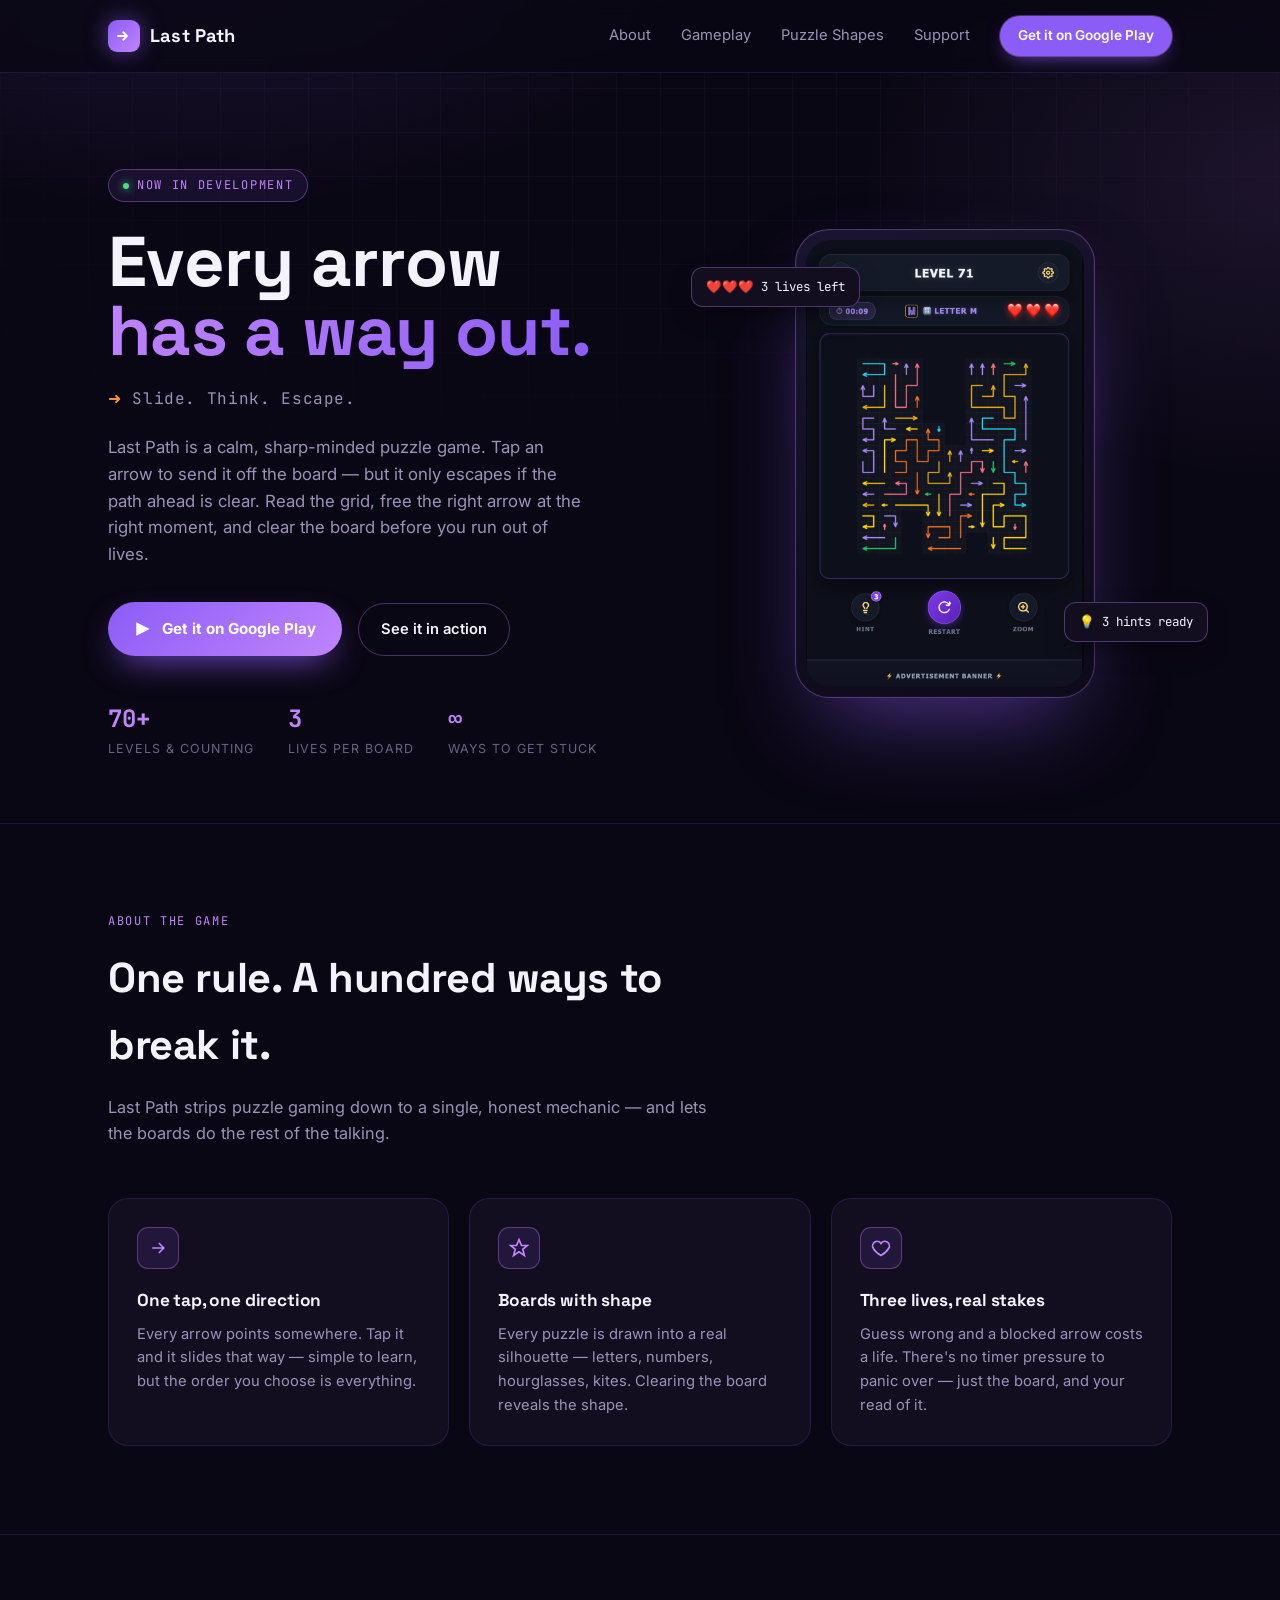
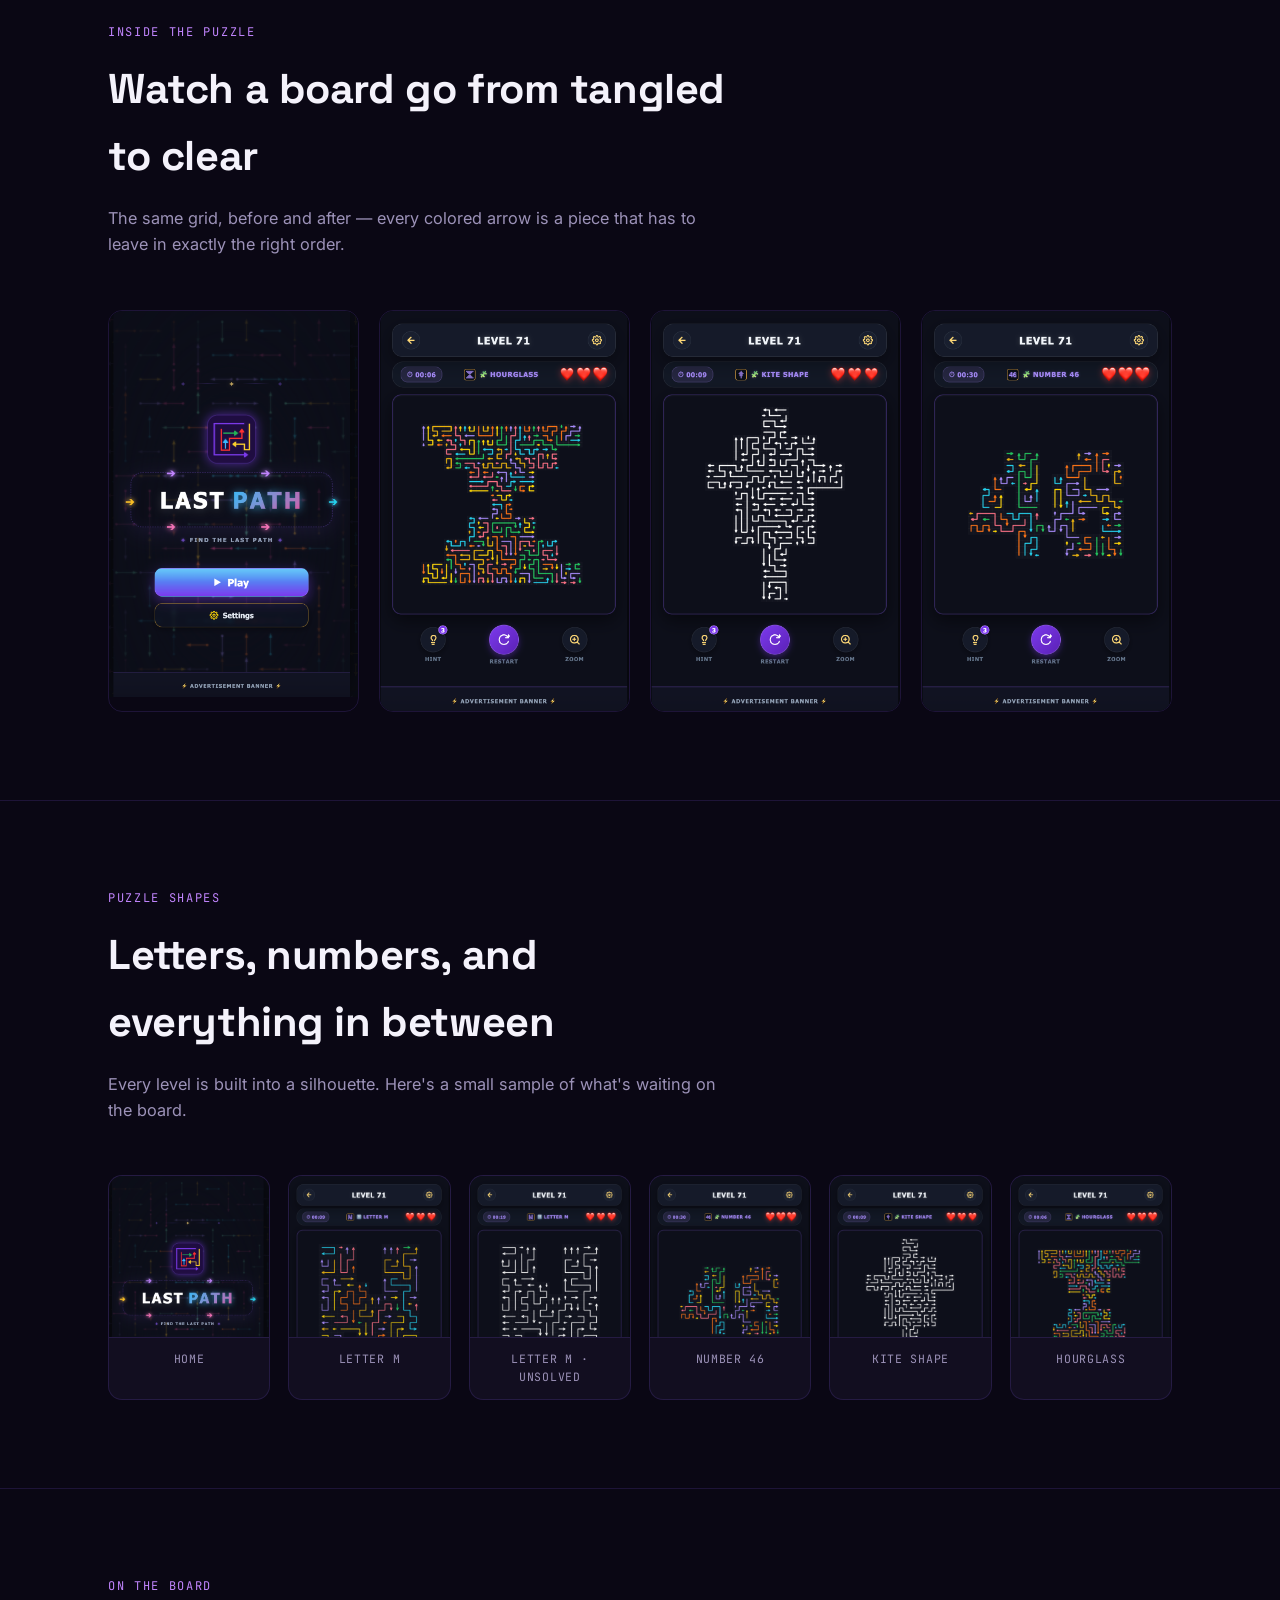
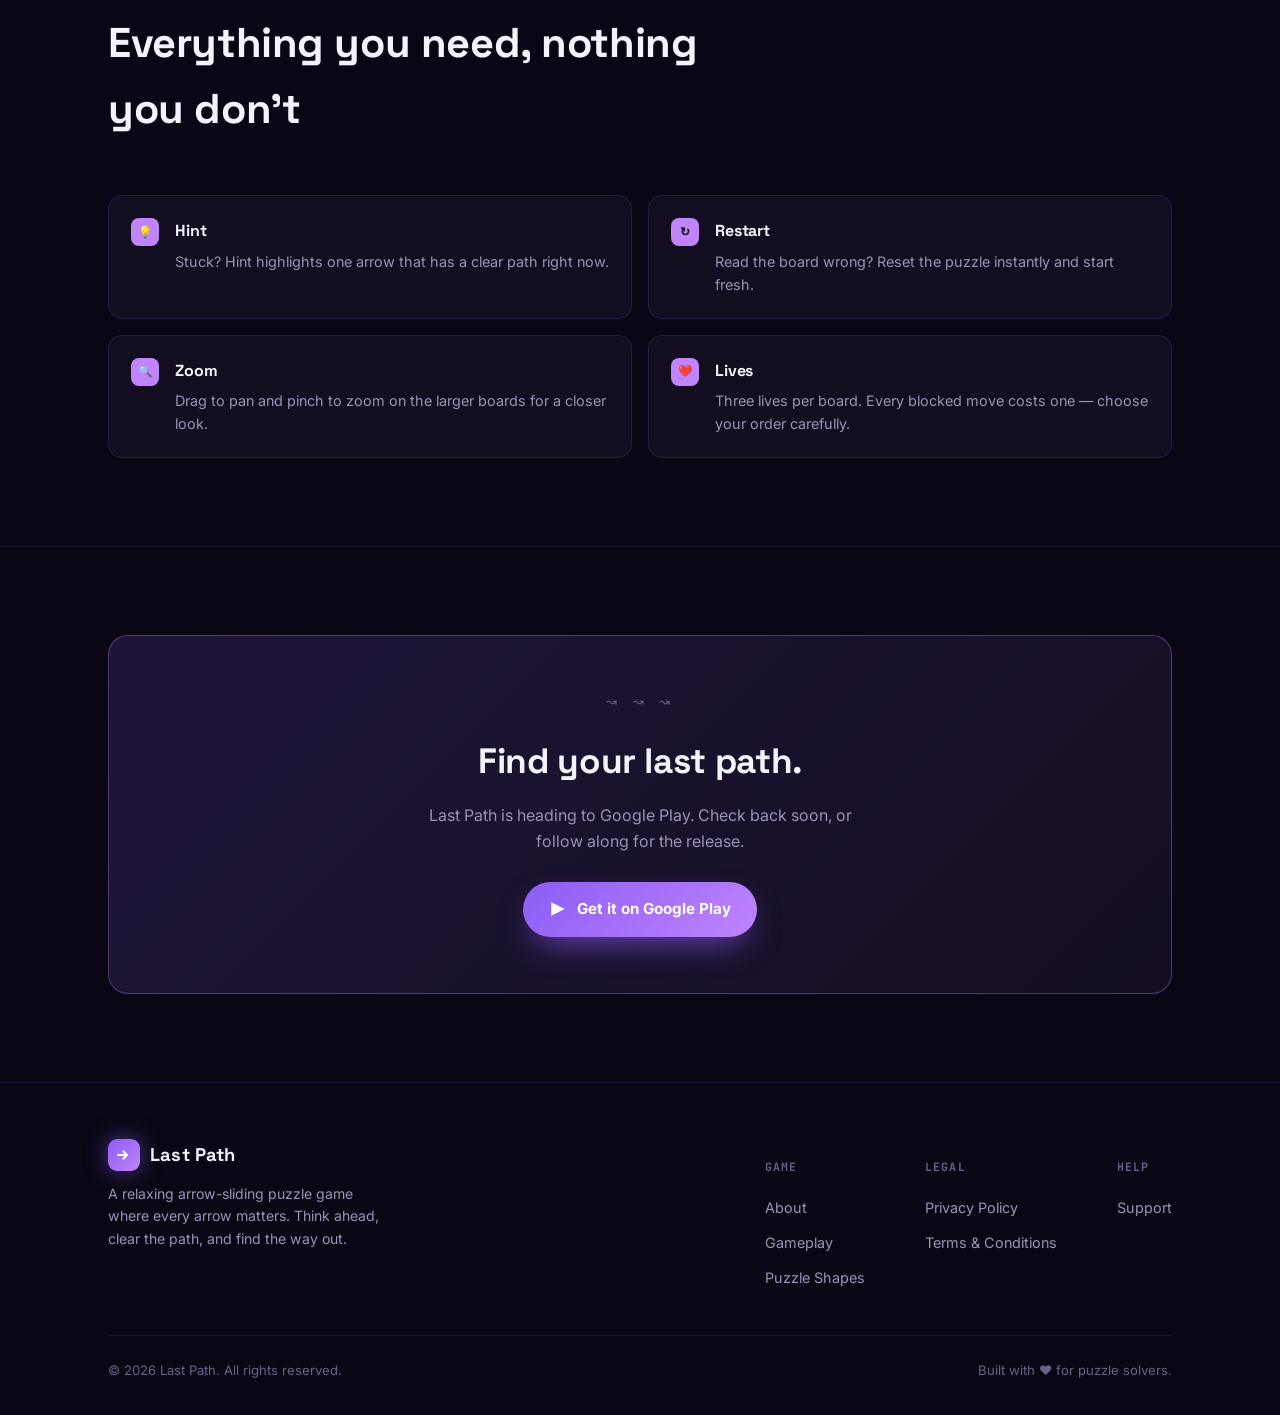
==== index.html @ 11695ef1 "assets added" ====
<!DOCTYPE html>
<html lang="en">

<head>
    <meta charset="UTF-8">
    <meta name="viewport" content="width=device-width, initial-scale=1.0">
    <title>Last Path — Slide. Think. Escape.</title>
    <meta name="description"
        content="Last Path is a relaxing arrow-sliding puzzle game. Study the board, free every arrow in the right order, and find the last path out.">
    <link rel="icon" href="assets/favicon.png">
    <link rel="preconnect" href="https://fonts.googleapis.com">
    <link rel="preconnect" href="https://fonts.gstatic.com" crossorigin>
    <link
        href="https://fonts.googleapis.com/css2?family=Space+Grotesk:wght@500;700&family=Inter:wght@400;500;600&family=JetBrains+Mono:wght@400;500&display=swap"
        rel="stylesheet">
    <link rel="stylesheet" href="style.css">
</head>

<body>

    <nav class="site-nav">
        <div class="wrap">
            <a href="index.html" class="brand">
                <span class="brand-mark">
                    <svg viewBox="0 0 24 24" fill="none" xmlns="http://www.w3.org/2000/svg">
                        <path d="M4 12H16M16 12L11 7M16 12L11 17" stroke="white" stroke-width="2.4"
                            stroke-linecap="round" stroke-linejoin="round" />
                    </svg>
                </span>
                Last Path
            </a>
            <button class="nav-toggle" id="navToggle" aria-label="Toggle menu" aria-expanded="false">☰</button>
            <div class="nav-links" id="navLinks">
                <a href="index.html#about">About</a>
                <a href="index.html#gameplay">Gameplay</a>
                <a href="index.html#play">Puzzle Shapes</a>
                <a href="support.html">Support</a>
                <a href="#play" class="nav-cta">Get it on Google Play</a>
            </div>
        </div>
    </nav>

    <header class="hero">
        <div class="wrap">
            <div class="hero-grid">
                <div>
                    <span class="hero-eyebrow"><span class="dot"></span> Now in development</span>
                    <h1>Every arrow<br><span class="accent-word">has a way out.</span></h1>
                    <p class="hero-tagline"><span class="glyph">➜</span> Slide. Think. Escape.</p>
                    <p class="hero-desc">Last Path is a calm, sharp-minded puzzle game. Tap an arrow to send it off the
                        board — but it only escapes if the path ahead is clear. Read the grid, free the right arrow at
                        the right moment, and clear the board before you run out of lives.</p>
                    <div class="hero-actions">
                        <a href="#play" class="btn-primary">
                            <svg width="18" height="18" viewBox="0 0 24 24" fill="none">
                                <path d="M3 3l18 9-18 9V3z" fill="white" />
                            </svg>
                            Get it on Google Play
                        </a>
                        <a href="#gameplay" class="btn-ghost">See it in action</a>
                    </div>
                    <div class="hero-stats">
                        <div class="hero-stat">
                            <div class="num">70+</div>
                            <div class="label">Levels &amp; Counting</div>
                        </div>
                        <div class="hero-stat">
                            <div class="num">3</div>
                            <div class="label">Lives Per Board</div>
                        </div>
                        <div class="hero-stat">
                            <div class="num">∞</div>
                            <div class="label">Ways to Get Stuck</div>
                        </div>
                    </div>
                </div>
                <div class="hero-visual">
                    <div class="phone-frame">
                        <img src="assets/screenshots/shape-letterM-color.png"
                            alt="Last Path gameplay screenshot showing a puzzle board shaped like the letter M, filled with colorful directional arrows"
                            loading="eager">
                    </div>
                    <div class="floating-tag tag-1">❤️❤️❤️ 3 lives left</div>
                    <div class="floating-tag tag-2">💡 3 hints ready</div>
                </div>
            </div>
        </div>
    </header>

    <section class="section" id="about">
        <div class="wrap">
            <div class="section-head">
                <span class="section-eyebrow">About the game</span>
                <h2>One rule. A hundred ways to break it.</h2>
                <p>Last Path strips puzzle gaming down to a single, honest mechanic — and lets the boards do the rest of
                    the talking.</p>
            </div>
            <div class="about-grid">
                <div class="about-card">
                    <div class="icon"><svg viewBox="0 0 24 24" fill="none" stroke="#c084fc" stroke-width="2">
                            <path d="M5 12h14M13 6l6 6-6 6" />
                        </svg></div>
                    <h3>One tap, one direction</h3>
                    <p>Every arrow points somewhere. Tap it and it slides that way — simple to learn, but the order you
                        choose is everything.</p>
                </div>
                <div class="about-card">
                    <div class="icon"><svg viewBox="0 0 24 24" fill="none" stroke="#c084fc" stroke-width="2">
                            <path d="M12 2l3 7h7l-5.5 4.5L18.5 21 12 16.5 5.5 21l2-7.5L2 9h7z" />
                        </svg></div>
                    <h3>Boards with shape</h3>
                    <p>Every puzzle is drawn into a real silhouette — letters, numbers, hourglasses, kites. Clearing the
                        board reveals the shape.</p>
                </div>
                <div class="about-card">
                    <div class="icon"><svg viewBox="0 0 24 24" fill="none" stroke="#c084fc" stroke-width="2">
                            <path
                                d="M12 21s-7-4.35-9.5-9A5.5 5.5 0 0112 6.5 5.5 5.5 0 0121.5 12c-2.5 4.65-9.5 9-9.5 9z" />
                        </svg></div>
                    <h3>Three lives, real stakes</h3>
                    <p>Guess wrong and a blocked arrow costs a life. There's no timer pressure to panic over — just the
                        board, and your read of it.</p>
                </div>
            </div>
        </div>
    </section>

    <section class="section" id="gameplay">
        <div class="wrap">
            <div class="section-head">
                <span class="section-eyebrow">Inside the puzzle</span>
                <h2>Watch a board go from tangled to clear</h2>
                <p>The same grid, before and after — every colored arrow is a piece that has to leave in exactly the
                    right order.</p>
            </div>
            <div class="gallery">
                <div class="gallery-item"><img src="assets/screenshots/home.png" alt="Home" loading="lazy"></div>
                <div class="gallery-item"><img src="assets/screenshots/shape-hourglass-color.png"
                        alt="Hourglass-shaped puzzle board with arrows colored by group" loading="lazy"></div>
                <div class="gallery-item"><img src="assets/screenshots/shape-kite-mono.png"
                        alt="Kite-shaped puzzle board, unsolved, all arrows shown in white" loading="lazy"></div>
                <div class="gallery-item"><img src="assets/screenshots/shape-number46-color.png"
                        alt="Puzzle board shaped like the number 46, arrows colored by group" loading="lazy"></div>
            </div>
        </div>
    </section>

    <section class="section" id="play">
        <div class="wrap">
            <div class="section-head">
                <span class="section-eyebrow">Puzzle shapes</span>
                <h2>Letters, numbers, and everything in between</h2>
                <p>Every level is built into a silhouette. Here's a small sample of what's waiting on the board.</p>
            </div>
            <div class="shapes-strip">
                <div class="shape-card"><img src="assets/screenshots/home.png" alt="Hourglass puzzle shape, unsolved">
                    <div class="shape-label">Home</div>
                </div>
                <div class="shape-card"><img src="assets/screenshots/shape-letterM-color.png"
                        alt="Letter M puzzle shape">
                    <div class="shape-label">Letter M</div>
                </div>
                <div class="shape-card"><img src="assets/screenshots/shape-letterM-mono.png"
                        alt="Letter M puzzle shape, unsolved">
                    <div class="shape-label">Letter M · unsolved</div>
                </div>
                <div class="shape-card"><img src="assets/screenshots/shape-number46-color.png"
                        alt="Number 46 puzzle shape">
                    <div class="shape-label">Number 46</div>
                </div>
                <div class="shape-card"><img src="assets/screenshots/shape-kite-mono.png" alt="Kite puzzle shape">
                    <div class="shape-label">Kite Shape</div>
                </div>
                <div class="shape-card"><img src="assets/screenshots/shape-hourglass-color.png"
                        alt="Hourglass puzzle shape">
                    <div class="shape-label">Hourglass</div>
                </div>

            </div>
        </div>
    </section>

    <section class="section">
        <div class="wrap">
            <div class="section-head">
                <span class="section-eyebrow">On the board</span>
                <h2>Everything you need, nothing you don't</h2>
            </div>
            <div class="feature-list">
                <div class="feature-row">
                    <div class="badge">💡</div>
                    <div>
                        <h4>Hint</h4>
                        <p>Stuck? Hint highlights one arrow that has a clear path right now.</p>
                    </div>
                </div>
                <div class="feature-row">
                    <div class="badge">↻</div>
                    <div>
                        <h4>Restart</h4>
                        <p>Read the board wrong? Reset the puzzle instantly and start fresh.</p>
                    </div>
                </div>
                <div class="feature-row">
                    <div class="badge">🔍</div>
                    <div>
                        <h4>Zoom</h4>
                        <p>Drag to pan and pinch to zoom on the larger boards for a closer look.</p>
                    </div>
                </div>
                <div class="feature-row">
                    <div class="badge">❤️</div>
                    <div>
                        <h4>Lives</h4>
                        <p>Three lives per board. Every blocked move costs one — choose your order carefully.</p>
                    </div>
                </div>
            </div>
        </div>
    </section>

    <section class="section">
        <div class="wrap">
            <div class="cta-band">
                <span class="divider-arrows">↝ ↝ ↝</span>
                <h2>Find your last path.</h2>
                <p>Last Path is heading to Google Play. Check back soon, or follow along for the release.</p>
                <a href="#" class="btn-primary">
                    <svg width="18" height="18" viewBox="0 0 24 24" fill="none">
                        <path d="M3 3l18 9-18 9V3z" fill="white" />
                    </svg>
                    Get it on Google Play
                </a>
            </div>
        </div>
    </section>

    <footer class="site-footer">
        <div class="wrap">
            <div class="footer-grid">
                <div class="footer-brand">
                    <a href="index.html" class="brand">
                        <span class="brand-mark">
                            <svg viewBox="0 0 24 24" fill="none" xmlns="http://www.w3.org/2000/svg">
                                <path d="M4 12H16M16 12L11 7M16 12L11 17" stroke="white" stroke-width="2.4"
                                    stroke-linecap="round" stroke-linejoin="round" />
                            </svg>
                        </span>
                        Last Path
                    </a>
                    <p>A relaxing arrow-sliding puzzle game where every arrow matters. Think ahead, clear the path, and
                        find the way out.</p>
                </div>
                <div class="footer-cols">
                    <div class="footer-col">
                        <h5>Game</h5>
                        <a href="index.html#about">About</a>
                        <a href="index.html#gameplay">Gameplay</a>
                        <a href="index.html#play">Puzzle Shapes</a>
                    </div>
                    <div class="footer-col">
                        <h5>Legal</h5>
                        <a href="privacy.html">Privacy Policy</a>
                        <a href="terms.html">Terms &amp; Conditions</a>
                    </div>
                    <div class="footer-col">
                        <h5>Help</h5>
                        <a href="support.html">Support</a>
                    </div>
                </div>
            </div>
            <div class="footer-bottom">
                <span>© 2026 Last Path. All rights reserved.</span>
                <span>Built with ❤️ for puzzle solvers.</span>
            </div>
        </div>
    </footer>

    <script>
        const navToggle = document.getElementById('navToggle');
        const navLinks = document.getElementById('navLinks');
        navToggle.addEventListener('click', () => {
            const isOpen = navLinks.classList.toggle('open');
            navToggle.setAttribute('aria-expanded', isOpen);
        });
    </script>

</body>

</html>
---- style.css ----
/* =========================================================
   LAST PATH — site stylesheet
   A dark, neon-arrow puzzle aesthetic pulled straight from
   the game's own UI: deep violet-black, glowing purple,
   and a scatter of neon arrow colors used as accents only.
   ========================================================= */

:root {
    --bg: #0a0714;
    --surface: #120e20;
    --surface-2: #1a1430;
    --border: rgba(139, 92, 246, 0.16);
    --border-bright: rgba(192, 132, 252, 0.35);

    --text: #f4f2fb;
    --text-muted: #9c92b8;
    --text-faint: #6a6188;

    --accent: #8b5cf6;
    --accent-bright: #c084fc;
    --heart: #fb4d67;

    --neon-orange: #fb923c;
    --neon-cyan: #22d3ee;
    --neon-pink: #f472b6;
    --neon-green: #4ade80;
    --neon-gold: #fbbf24;

    --font-display: "Space Grotesk", "Sora", sans-serif;
    --font-body: "Inter", -apple-system, BlinkMacSystemFont, sans-serif;
    --font-mono: "JetBrains Mono", ui-monospace, monospace;

    --radius-lg: 20px;
    --radius-md: 14px;
    --radius-sm: 8px;

    --max-width: 1120px;
}

* {
    box-sizing: border-box;
}

html {
    scroll-behavior: smooth;
}

@media (prefers-reduced-motion: reduce) {
    html {
        scroll-behavior: auto;
    }

    * {
        animation-duration: 0.01ms !important;
        animation-iteration-count: 1 !important;
        transition-duration: 0.01ms !important;
    }
}

body {
    margin: 0;
    background: var(--bg);
    color: var(--text);
    font-family: var(--font-body);
    line-height: 1.6;
    -webkit-font-smoothing: antialiased;
}

/* faint ambient grid + glow behind everything */
body::before {
    content: "";
    position: fixed;
    inset: 0;
    z-index: -2;
    background:
        radial-gradient(ellipse 900px 500px at 15% -10%, rgba(139, 92, 246, 0.16), transparent 60%),
        radial-gradient(ellipse 700px 500px at 100% 20%, rgba(192, 132, 252, 0.10), transparent 60%),
        var(--bg);
}

body::after {
    content: "";
    position: fixed;
    inset: 0;
    z-index: -1;
    background-image:
        linear-gradient(rgba(139, 92, 246, 0.05) 1px, transparent 1px),
        linear-gradient(90deg, rgba(139, 92, 246, 0.05) 1px, transparent 1px);
    background-size: 44px 44px;
    mask-image: radial-gradient(ellipse 80% 60% at 50% 0%, black 40%, transparent 90%);
}

a {
    color: inherit;
    text-decoration: none;
}

img {
    max-width: 100%;
    display: block;
}

.wrap {
    max-width: var(--max-width);
    margin: 0 auto;
    padding: 0 28px;
}

h1,
h2,
h3,
h4 {
    font-family: var(--font-display);
    font-weight: 700;
    letter-spacing: -0.01em;
    margin: 0;
}

p {
    margin: 0;
    color: var(--text-muted);
}

::selection {
    background: var(--accent);
    color: white;
}

:focus-visible {
    outline: 2px solid var(--accent-bright);
    outline-offset: 3px;
    border-radius: 4px;
}

/* ---------- NAV ---------- */

.site-nav {
    position: sticky;
    top: 0;
    z-index: 50;
    background: rgba(10, 7, 20, 0.78);
    backdrop-filter: blur(10px);
    border-bottom: 1px solid var(--border);
}

.site-nav .wrap {
    display: flex;
    align-items: center;
    justify-content: space-between;
    height: 72px;
}

.brand {
    display: flex;
    align-items: center;
    gap: 10px;
    font-family: var(--font-display);
    font-weight: 700;
    font-size: 1.15rem;
    letter-spacing: 0.01em;
}

.brand-mark {
    width: 32px;
    height: 32px;
    border-radius: 9px;
    background: linear-gradient(135deg, var(--accent), var(--accent-bright));
    display: grid;
    place-items: center;
    box-shadow: 0 0 22px rgba(139, 92, 246, 0.55);
    flex-shrink: 0;
}

.brand-mark svg {
    width: 18px;
    height: 18px;
}

.nav-links {
    display: flex;
    align-items: center;
    gap: 30px;
    font-size: 0.92rem;
    color: var(--text-muted);
}

.nav-links a {
    transition: color 0.15s ease;
}

.nav-links a:hover {
    color: var(--text);
}

.nav-links a.current {
    color: var(--accent-bright);
}

.nav-cta {
    padding: 9px 18px;
    border-radius: 999px;
    background: var(--accent);
    color: white !important;
    font-weight: 600;
    font-size: 0.85rem;
    box-shadow: 0 0 0 1px var(--border-bright), 0 8px 20px -8px rgba(139, 92, 246, 0.8);
    transition: transform 0.15s ease, box-shadow 0.15s ease;
}

.nav-cta:hover {
    transform: translateY(-1px);
    box-shadow: 0 0 0 1px var(--border-bright), 0 10px 26px -6px rgba(139, 92, 246, 0.9);
}

.nav-toggle {
    display: none;
}

@media (max-width: 720px) {
    .nav-links {
        position: absolute;
        top: 72px;
        left: 0;
        right: 0;
        background: var(--surface);
        flex-direction: column;
        align-items: flex-start;
        gap: 0;
        border-bottom: 1px solid var(--border);
        max-height: 0;
        overflow: hidden;
        transition: max-height 0.25s ease;
    }

    .nav-links.open {
        max-height: 320px;
    }

    .nav-links a {
        width: 100%;
        padding: 14px 28px;
        border-bottom: 1px solid var(--border);
    }

    .nav-cta {
        margin: 14px 28px;
    }

    .nav-toggle {
        display: block;
        background: none;
        border: 1px solid var(--border-bright);
        color: var(--text);
        width: 40px;
        height: 40px;
        border-radius: 10px;
        font-size: 1.1rem;
        cursor: pointer;
    }
}

/* ---------- HERO ---------- */

.hero {
    padding: 96px 0 64px;
    position: relative;
    overflow: hidden;
}

.hero-eyebrow {
    display: inline-flex;
    align-items: center;
    gap: 8px;
    font-family: var(--font-mono);
    font-size: 0.75rem;
    letter-spacing: 0.14em;
    text-transform: uppercase;
    color: var(--accent-bright);
    background: rgba(139, 92, 246, 0.1);
    border: 1px solid var(--border-bright);
    padding: 6px 14px;
    border-radius: 999px;
    margin-bottom: 26px;
}

.hero-eyebrow .dot {
    width: 6px;
    height: 6px;
    border-radius: 50%;
    background: var(--neon-green);
    box-shadow: 0 0 8px var(--neon-green);
}

.hero-grid {
    display: grid;
    grid-template-columns: 1.1fr 0.9fr;
    gap: 56px;
    align-items: center;
}

@media (max-width: 860px) {
    .hero-grid {
        grid-template-columns: 1fr;
    }
}

.hero h1 {
    font-size: clamp(2.6rem, 6vw, 4.4rem);
    line-height: 0.98;
    color: var(--text);
}

.hero h1 .accent-word {
    background: linear-gradient(120deg, var(--accent-bright), var(--accent));
    -webkit-background-clip: text;
    background-clip: text;
    color: transparent;
}

.hero-tagline {
    font-family: var(--font-mono);
    font-size: 1rem;
    letter-spacing: 0.04em;
    color: var(--text-muted);
    margin-top: 20px;
}

.hero-tagline .glyph {
    color: var(--neon-orange);
}

.hero-desc {
    margin-top: 22px;
    font-size: 1.05rem;
    max-width: 480px;
}

.hero-actions {
    margin-top: 34px;
    display: flex;
    align-items: center;
    gap: 16px;
    flex-wrap: wrap;
}

.btn-primary {
    display: inline-flex;
    align-items: center;
    gap: 10px;
    padding: 15px 26px;
    border-radius: 999px;
    background: linear-gradient(135deg, var(--accent), var(--accent-bright));
    color: white;
    font-weight: 700;
    font-size: 0.95rem;
    box-shadow: 0 14px 34px -12px rgba(139, 92, 246, 0.85);
    transition: transform 0.15s ease, box-shadow 0.15s ease;
}

.btn-primary:hover {
    transform: translateY(-2px);
    box-shadow: 0 18px 40px -10px rgba(139, 92, 246, 0.95);
}

.btn-ghost {
    display: inline-flex;
    align-items: center;
    gap: 8px;
    padding: 14px 22px;
    border-radius: 999px;
    border: 1px solid var(--border-bright);
    color: var(--text);
    font-weight: 600;
    font-size: 0.92rem;
    transition: background 0.15s ease, border-color 0.15s ease;
}

.btn-ghost:hover {
    background: rgba(139, 92, 246, 0.1);
}

.hero-stats {
    margin-top: 44px;
    display: flex;
    gap: 34px;
    flex-wrap: wrap;
}

.hero-stat .num {
    font-family: var(--font-mono);
    font-size: 1.5rem;
    font-weight: 700;
    color: var(--accent-bright);
}

.hero-stat .label {
    font-size: 0.78rem;
    color: var(--text-faint);
    text-transform: uppercase;
    letter-spacing: 0.08em;
}

/* Hero visual: phone frame with the game screenshot */
.hero-visual {
    position: relative;
    display: flex;
    justify-content: center;
}

.phone-frame {
    width: min(300px, 82vw);
    border-radius: 34px;
    padding: 10px;
    background: linear-gradient(160deg, #1a1430, #0d0a1a);
    border: 1px solid var(--border-bright);
    box-shadow: 0 40px 90px -30px rgba(139, 92, 246, 0.55), 0 0 0 1px rgba(255, 255, 255, 0.02) inset;
    position: relative;
    z-index: 2;
}

.phone-frame img {
    border-radius: 25px;
    width: 100%;
}

.hero-visual::before {
    content: "";
    position: absolute;
    width: 340px;
    height: 340px;
    background: radial-gradient(circle, rgba(139, 92, 246, 0.35), transparent 70%);
    filter: blur(10px);
    z-index: 1;
}

.floating-tag {
    position: absolute;
    z-index: 3;
    display: flex;
    align-items: center;
    gap: 8px;
    background: var(--surface);
    border: 1px solid var(--border-bright);
    padding: 9px 14px;
    border-radius: 12px;
    font-family: var(--font-mono);
    font-size: 0.78rem;
    box-shadow: 0 10px 26px -8px rgba(0, 0, 0, 0.6);
}

.floating-tag.tag-1 {
    top: 8%;
    left: -6%;
}

.floating-tag.tag-2 {
    bottom: 12%;
    right: -8%;
}

@media (max-width: 500px) {
    .floating-tag {
        display: none;
    }
}

/* ---------- SECTION SHARED ---------- */

.section {
    padding: 88px 0;
    border-top: 1px solid var(--border);
}

.section-head {
    max-width: 620px;
    margin-bottom: 52px;
}

.section-eyebrow {
    font-family: var(--font-mono);
    font-size: 0.75rem;
    letter-spacing: 0.14em;
    text-transform: uppercase;
    color: var(--accent-bright);
    margin-bottom: 14px;
    display: block;
}

.section-head h2 {
    font-size: clamp(1.8rem, 3.4vw, 2.6rem);
    margin-bottom: 16px;
}

.section-head p {
    font-size: 1.02rem;
}

/* ---------- ABOUT ---------- */

.about-grid {
    display: grid;
    grid-template-columns: repeat(3, 1fr);
    gap: 20px;
}

@media (max-width: 780px) {
    .about-grid {
        grid-template-columns: 1fr;
    }
}

.about-card {
    background: var(--surface);
    border: 1px solid var(--border);
    border-radius: var(--radius-lg);
    padding: 28px;
    transition: border-color 0.2s ease, transform 0.2s ease;
}

.about-card:hover {
    border-color: var(--border-bright);
    transform: translateY(-3px);
}

.about-card .icon {
    width: 42px;
    height: 42px;
    border-radius: 11px;
    display: grid;
    place-items: center;
    margin-bottom: 18px;
    background: rgba(139, 92, 246, 0.12);
    border: 1px solid var(--border-bright);
}

.about-card .icon svg {
    width: 20px;
    height: 20px;
}

.about-card h3 {
    font-size: 1.08rem;
    margin-bottom: 8px;
    color: var(--text);
}

.about-card p {
    font-size: 0.92rem;
}

/* ---------- SHAPES SHOWCASE ---------- */

.shapes-strip {
    display: grid;
    grid-template-columns: repeat(auto-fit, minmax(150px, 1fr));
    gap: 18px;
}

.shape-card {
    background: var(--surface);
    border: 1px solid var(--border);
    border-radius: var(--radius-md);
    overflow: hidden;
    text-align: center;
    transition: border-color 0.2s ease, transform 0.2s ease;
}

.shape-card:hover {
    border-color: var(--border-bright);
    transform: translateY(-3px);
}

.shape-card img {
    width: 100%;
    aspect-ratio: 1/1;
    object-fit: cover;
    object-position: top;
}

.shape-card .shape-label {
    padding: 12px;
    font-family: var(--font-mono);
    font-size: 0.72rem;
    letter-spacing: 0.06em;
    text-transform: uppercase;
    color: var(--text-muted);
    border-top: 1px solid var(--border);
}

/* ---------- SCREENSHOT GALLERY ---------- */

.gallery {
    display: grid;
    grid-template-columns: repeat(4, 1fr);
    gap: 20px;
}

@media (max-width: 900px) {
    .gallery {
        grid-template-columns: repeat(2, 1fr);
    }
}

@media (max-width: 520px) {
    .gallery {
        grid-template-columns: 1fr 1fr;
        gap: 12px;
    }
}

.gallery-item {
    border-radius: var(--radius-md);
    overflow: hidden;
    border: 1px solid var(--border);
    transition: border-color 0.2s ease, transform 0.2s ease;
}

.gallery-item:hover {
    border-color: var(--border-bright);
    transform: translateY(-4px);
}

/* ---------- FEATURES / HOW TO PLAY ---------- */

.feature-list {
    display: grid;
    grid-template-columns: repeat(2, 1fr);
    gap: 16px;
}

@media (max-width: 700px) {
    .feature-list {
        grid-template-columns: 1fr;
    }
}

.feature-row {
    display: flex;
    gap: 16px;
    align-items: flex-start;
    padding: 22px;
    background: var(--surface);
    border: 1px solid var(--border);
    border-radius: var(--radius-md);
}

.feature-row .badge {
    font-family: var(--font-mono);
    font-size: 0.72rem;
    color: var(--bg);
    background: var(--accent-bright);
    width: 28px;
    height: 28px;
    border-radius: 8px;
    display: grid;
    place-items: center;
    flex-shrink: 0;
    font-weight: 700;
}

.feature-row h4 {
    color: var(--text);
    font-size: 1rem;
    margin-bottom: 6px;
}

.feature-row p {
    font-size: 0.9rem;
}

/* ---------- DOWNLOAD CTA BAND ---------- */

.cta-band {
    border-radius: var(--radius-lg);
    padding: 56px 44px;
    background: linear-gradient(135deg, rgba(139, 92, 246, 0.16), rgba(192, 132, 252, 0.06));
    border: 1px solid var(--border-bright);
    text-align: center;
    position: relative;
    overflow: hidden;
}

.cta-band h2 {
    font-size: clamp(1.6rem, 3vw, 2.2rem);
    margin-bottom: 14px;
}

.cta-band p {
    max-width: 460px;
    margin: 0 auto 28px;
}

/* ---------- FOOTER ---------- */

.site-footer {
    border-top: 1px solid var(--border);
    padding: 56px 0 34px;
}

.footer-grid {
    display: flex;
    justify-content: space-between;
    flex-wrap: wrap;
    gap: 40px;
    margin-bottom: 40px;
}

.footer-brand p {
    max-width: 280px;
    margin-top: 12px;
    font-size: 0.88rem;
}

.footer-cols {
    display: flex;
    gap: 60px;
    flex-wrap: wrap;
}

.footer-col h5 {
    font-family: var(--font-mono);
    font-size: 0.72rem;
    text-transform: uppercase;
    letter-spacing: 0.1em;
    color: var(--text-faint);
    margin-bottom: 14px;
}

.footer-col a {
    display: block;
    font-size: 0.9rem;
    color: var(--text-muted);
    padding: 6px 0;
    transition: color 0.15s ease;
}

.footer-col a:hover {
    color: var(--accent-bright);
}

.footer-bottom {
    border-top: 1px solid var(--border);
    padding-top: 24px;
    display: flex;
    justify-content: space-between;
    flex-wrap: wrap;
    gap: 12px;
    font-size: 0.82rem;
    color: var(--text-faint);
}

/* ---------- LEGAL / CONTENT PAGES ---------- */

.legal-hero {
    padding: 64px 0 40px;
    border-bottom: 1px solid var(--border);
}

.legal-hero .section-eyebrow {
    margin-bottom: 12px;
}

.legal-hero h1 {
    font-size: clamp(2rem, 4vw, 2.8rem);
}

.legal-hero .updated {
    margin-top: 14px;
    font-family: var(--font-mono);
    font-size: 0.82rem;
    color: var(--text-faint);
}

.legal-body {
    padding: 56px 0 96px;
    max-width: 760px;
    margin: 0 auto;
}

.legal-body h4 {
    font-size: 1.08rem;
    color: var(--accent-bright);
    margin-top: 40px;
    margin-bottom: 12px;
}

.legal-body h4:first-child {
    margin-top: 0;
}

.legal-body p {
    margin-bottom: 14px;
    font-size: 0.98rem;
}

.legal-body ul {
    margin: 0 0 14px;
    padding-left: 20px;
    color: var(--text-muted);
}

.legal-body li {
    margin-bottom: 8px;
    font-size: 0.98rem;
}

.legal-body a {
    color: var(--accent-bright);
    text-decoration: underline;
    text-underline-offset: 2px;
}

.legal-body strong {
    color: var(--text);
}

/* ---------- SUPPORT PAGE ---------- */

.support-card {
    background: var(--surface);
    border: 1px solid var(--border-bright);
    border-radius: var(--radius-lg);
    padding: 40px;
    text-align: center;
    margin-bottom: 40px;
}

.support-card .icon {
    width: 56px;
    height: 56px;
    border-radius: 16px;
    background: linear-gradient(135deg, var(--accent), var(--accent-bright));
    display: grid;
    place-items: center;
    margin: 0 auto 20px;
    box-shadow: 0 0 30px rgba(139, 92, 246, 0.5);
}

.support-card .icon svg {
    width: 26px;
    height: 26px;
}

.support-card h3 {
    font-size: 1.2rem;
    margin-bottom: 8px;
    color: var(--text);
}

.support-card .email {
    font-family: var(--font-mono);
    font-size: 1.1rem;
    color: var(--accent-bright);
    margin: 14px 0 6px;
    display: inline-block;
}

.support-card .note {
    font-size: 0.85rem;
    color: var(--text-faint);
}

.faq-item {
    padding: 22px 0;
    border-bottom: 1px solid var(--border);
}

.faq-item h4 {
    color: var(--text);
    font-size: 1rem;
    margin-bottom: 8px;
}

.faq-item p {
    font-size: 0.92rem;
}

/* ---------- MISC ---------- */

.divider-arrows {
    display: flex;
    justify-content: center;
    gap: 10px;
    color: var(--text-faint);
    font-family: var(--font-mono);
    letter-spacing: 0.3em;
    margin: 0 0 20px;
    font-size: 0.8rem;
}
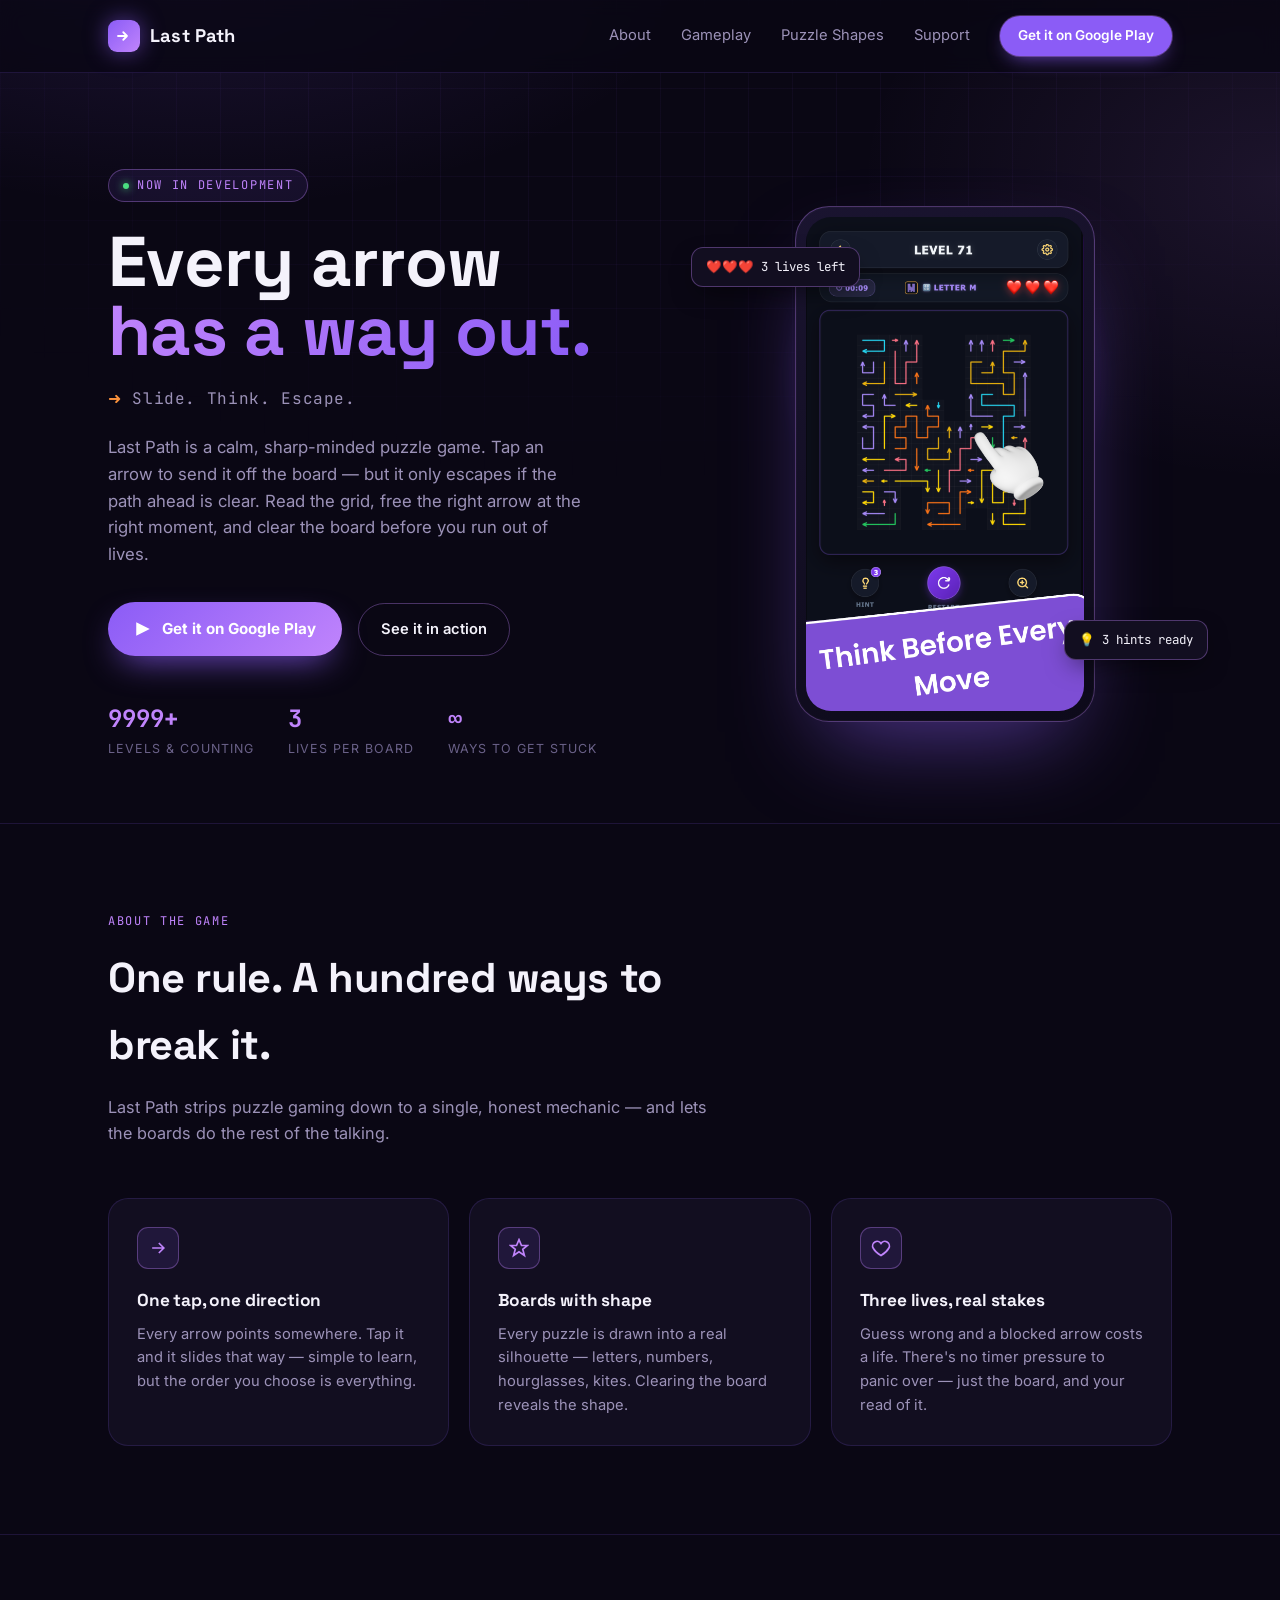
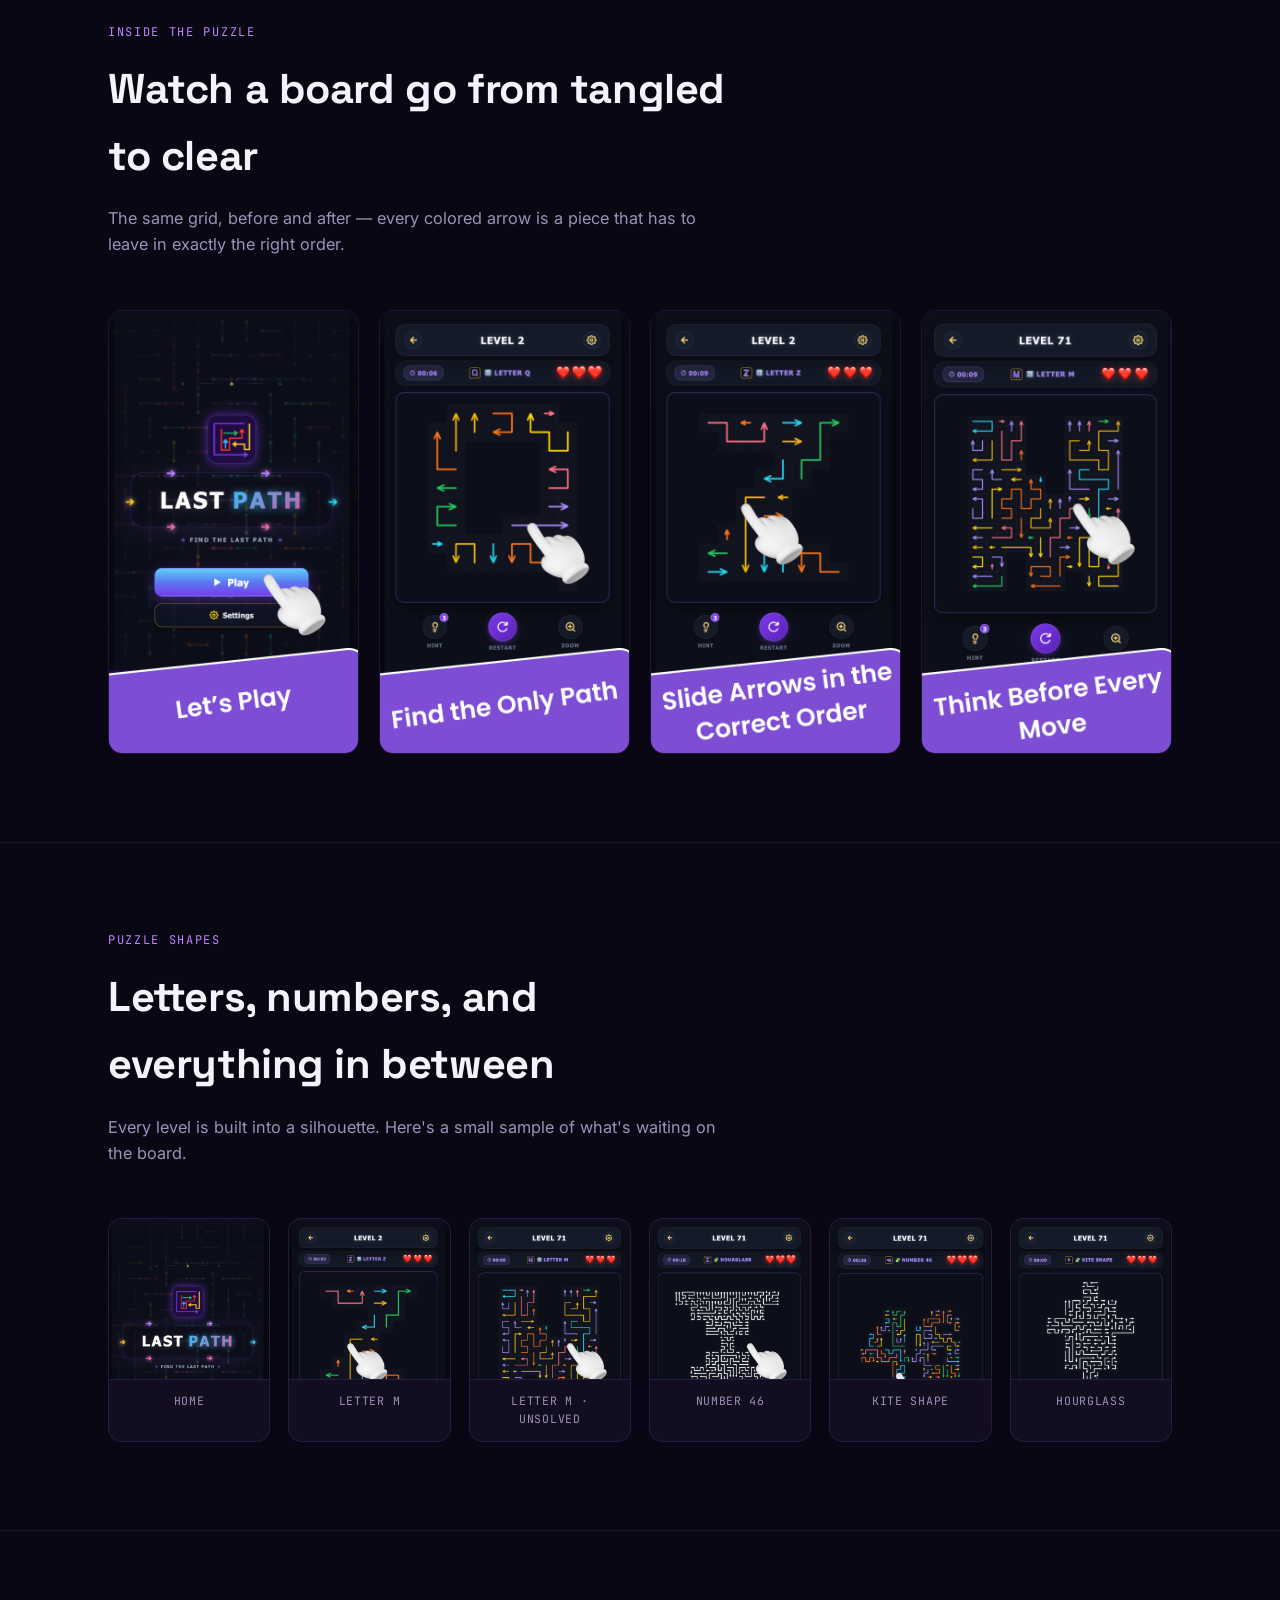
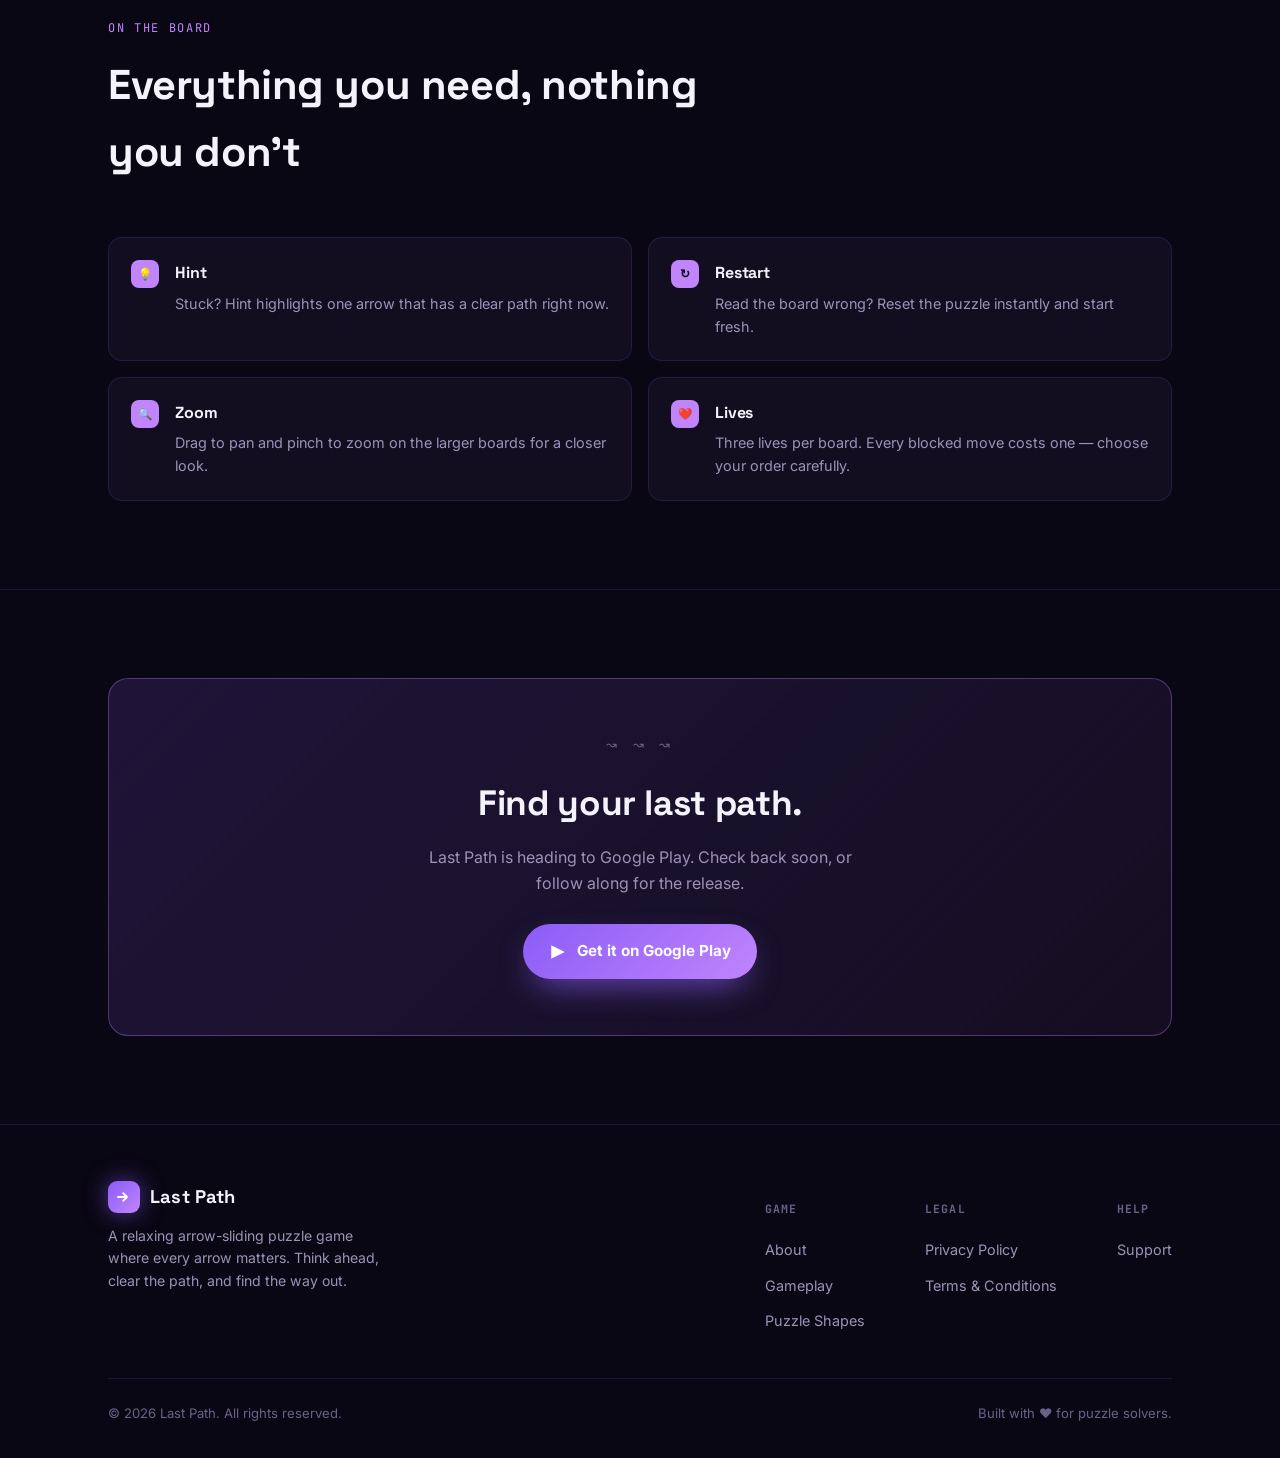
==== commit 60574eb1: "change the screenshots" ====
--- a/index.html
+++ b/index.html
@@ -61,7 +61,7 @@
                     </div>
                     <div class="hero-stats">
                         <div class="hero-stat">
-                            <div class="num">70+</div>
+                            <div class="num">9999+</div>
                             <div class="label">Levels &amp; Counting</div>
                         </div>
                         <div class="hero-stat">
@@ -76,7 +76,7 @@
                 </div>
                 <div class="hero-visual">
                     <div class="phone-frame">
-                        <img src="assets/screenshots/shape-letterM-color.png"
+                        <img src="assets/screenshots/3.png"
                             alt="Last Path gameplay screenshot showing a puzzle board shaped like the letter M, filled with colorful directional arrows"
                             loading="eager">
                     </div>
@@ -134,12 +134,12 @@
                     right order.</p>
             </div>
             <div class="gallery">
-                <div class="gallery-item"><img src="assets/screenshots/home.png" alt="Home" loading="lazy"></div>
-                <div class="gallery-item"><img src="assets/screenshots/shape-hourglass-color.png"
+                <div class="gallery-item"><img src="assets/screenshots/8.png" alt="Home" loading="lazy"></div>
+                <div class="gallery-item"><img src="assets/screenshots/1.png"
                         alt="Hourglass-shaped puzzle board with arrows colored by group" loading="lazy"></div>
-                <div class="gallery-item"><img src="assets/screenshots/shape-kite-mono.png"
+                <div class="gallery-item"><img src="assets/screenshots/2.png"
                         alt="Kite-shaped puzzle board, unsolved, all arrows shown in white" loading="lazy"></div>
-                <div class="gallery-item"><img src="assets/screenshots/shape-number46-color.png"
+                <div class="gallery-item"><img src="assets/screenshots/3.png"
                         alt="Puzzle board shaped like the number 46, arrows colored by group" loading="lazy"></div>
             </div>
         </div>
@@ -153,26 +153,22 @@
                 <p>Every level is built into a silhouette. Here's a small sample of what's waiting on the board.</p>
             </div>
             <div class="shapes-strip">
-                <div class="shape-card"><img src="assets/screenshots/home.png" alt="Hourglass puzzle shape, unsolved">
+                <div class="shape-card"><img src="assets/screenshots/8.png" alt="Hourglass puzzle shape, unsolved">
                     <div class="shape-label">Home</div>
                 </div>
-                <div class="shape-card"><img src="assets/screenshots/shape-letterM-color.png"
-                        alt="Letter M puzzle shape">
+                <div class="shape-card"><img src="assets/screenshots/2.png" alt="Letter M puzzle shape">
                     <div class="shape-label">Letter M</div>
                 </div>
-                <div class="shape-card"><img src="assets/screenshots/shape-letterM-mono.png"
-                        alt="Letter M puzzle shape, unsolved">
+                <div class="shape-card"><img src="assets/screenshots/3.png" alt="Letter M puzzle shape, unsolved">
                     <div class="shape-label">Letter M · unsolved</div>
                 </div>
-                <div class="shape-card"><img src="assets/screenshots/shape-number46-color.png"
-                        alt="Number 46 puzzle shape">
+                <div class="shape-card"><img src="assets/screenshots/4.png" alt="Number 46 puzzle shape">
                     <div class="shape-label">Number 46</div>
                 </div>
-                <div class="shape-card"><img src="assets/screenshots/shape-kite-mono.png" alt="Kite puzzle shape">
+                <div class="shape-card"><img src="assets/screenshots/5.png" alt="Kite puzzle shape">
                     <div class="shape-label">Kite Shape</div>
                 </div>
-                <div class="shape-card"><img src="assets/screenshots/shape-hourglass-color.png"
-                        alt="Hourglass puzzle shape">
+                <div class="shape-card"><img src="assets/screenshots/6.png" alt="Hourglass puzzle shape">
                     <div class="shape-label">Hourglass</div>
                 </div>
 
